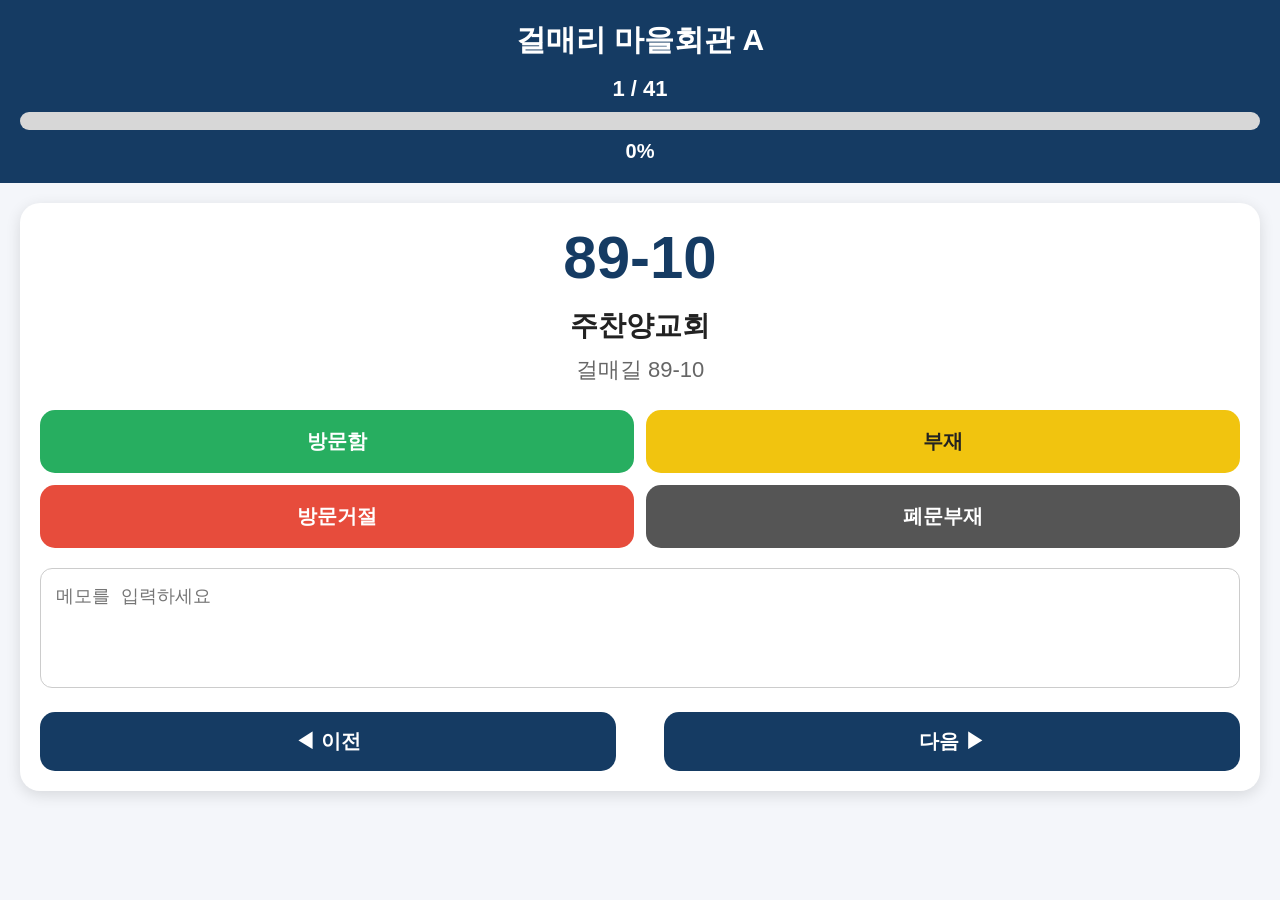
==== index.html @ a3cb31f3 "Update script source from houses.js to houses_A.js" ====
<!DOCTYPE html>
<html lang="ko">
<head>
<meta charset="UTF-8">
<meta name="viewport" content="width=device-width, initial-scale=1.0">

<title>인주회중 야외봉사시스템 v3</title>

<link rel="stylesheet" href="style.css">
</head>

<body>

<header class="top">

<h1>걸매리 마을회관 A</h1>

<div class="progress">

<div class="progressText">
<span id="current">1</span> /
<span id="total">41</span>
</div>

<div class="progressBar">
<div id="progressFill"></div>
</div>

<div id="progressPercent">
0%
</div>

</div>

</header>


<main>

<div class="houseCard">

<div class="number" id="houseNumber">
89-10
</div>

<div class="name" id="houseName">
주찬양교회
</div>

<div class="address" id="houseAddress">
걸매길 89-10
</div>

<div class="buttons">

<button class="visit" onclick="setStatus('visit')">
방문함
</button>

<button class="absent" onclick="setStatus('absent')">
부재
</button>

<button class="reject" onclick="setStatus('reject')">
방문거절
</button>

<button class="closed" onclick="setStatus('closed')">
폐문부재
</button>

</div>

<textarea
id="memo"
placeholder="메모를 입력하세요"
></textarea>

<div class="nav">

<button onclick="prevHouse()">
◀ 이전
</button>

<button onclick="nextHouse()">
다음 ▶
</button>

</div>

</div>

</main>

<script src="houses_A.js"></script>
<script src="app.js"></script>

</body>
</html>
---- style.css ----
*{
    margin:0;
    padding:0;
    box-sizing:border-box;
}

body{
    font-family:-apple-system,BlinkMacSystemFont,"Noto Sans KR","Malgun Gothic",sans-serif;
    background:#f4f6fa;
    color:#222;
}

.top{
    background:#153b63;
    color:white;
    padding:20px;
    text-align:center;
}

.top h1{
    font-size:30px;
    margin-bottom:15px;
}

.progressText{
    font-size:22px;
    font-weight:bold;
    margin-bottom:10px;
}

.progressBar{
    width:100%;
    height:18px;
    background:#d7d7d7;
    border-radius:30px;
    overflow:hidden;
}

#progressFill{
    width:0%;
    height:100%;
    background:#27ae60;
    transition:.3s;
}

#progressPercent{
    margin-top:10px;
    font-size:20px;
    font-weight:bold;
}

main{
    padding:20px;
}

.houseCard{
    background:white;
    border-radius:20px;
    padding:20px;
    box-shadow:0 4px 15px rgba(0,0,0,.12);
}

.number{
    font-size:60px;
    font-weight:900;
    color:#153b63;
    text-align:center;
    margin-bottom:15px;
}

.name{
    font-size:28px;
    font-weight:bold;
    text-align:center;
    margin-bottom:10px;
}

.address{
    font-size:22px;
    text-align:center;
    color:#666;
    margin-bottom:25px;
}

.buttons{
    display:grid;
    grid-template-columns:1fr 1fr;
    gap:12px;
}

.buttons button{
    border:none;
    border-radius:15px;
    padding:18px;
    font-size:20px;
    font-weight:bold;
    color:white;
}

.visit{
    background:#27ae60;
}

.absent{
    background:#f1c40f;
    color:#222!important;
}

.reject{
    background:#e74c3c;
}

.closed{
    background:#555;
}

#memo{
    width:100%;
    margin-top:20px;
    height:120px;
    padding:15px;
    font-size:18px;
    border-radius:12px;
    border:1px solid #ccc;
    resize:none;
}

.nav{
    display:flex;
    justify-content:space-between;
    margin-top:20px;
}

.nav button{
    width:48%;
    border:none;
    border-radius:15px;
    background:#153b63;
    color:white;
    font-size:20px;
    font-weight:bold;
    padding:16px;
}

@media(max-width:480px){

.number{
    font-size:48px;
}

.name{
    font-size:24px;
}

.address{
    font-size:18px;
}

.buttons button{
    font-size:18px;
}

}
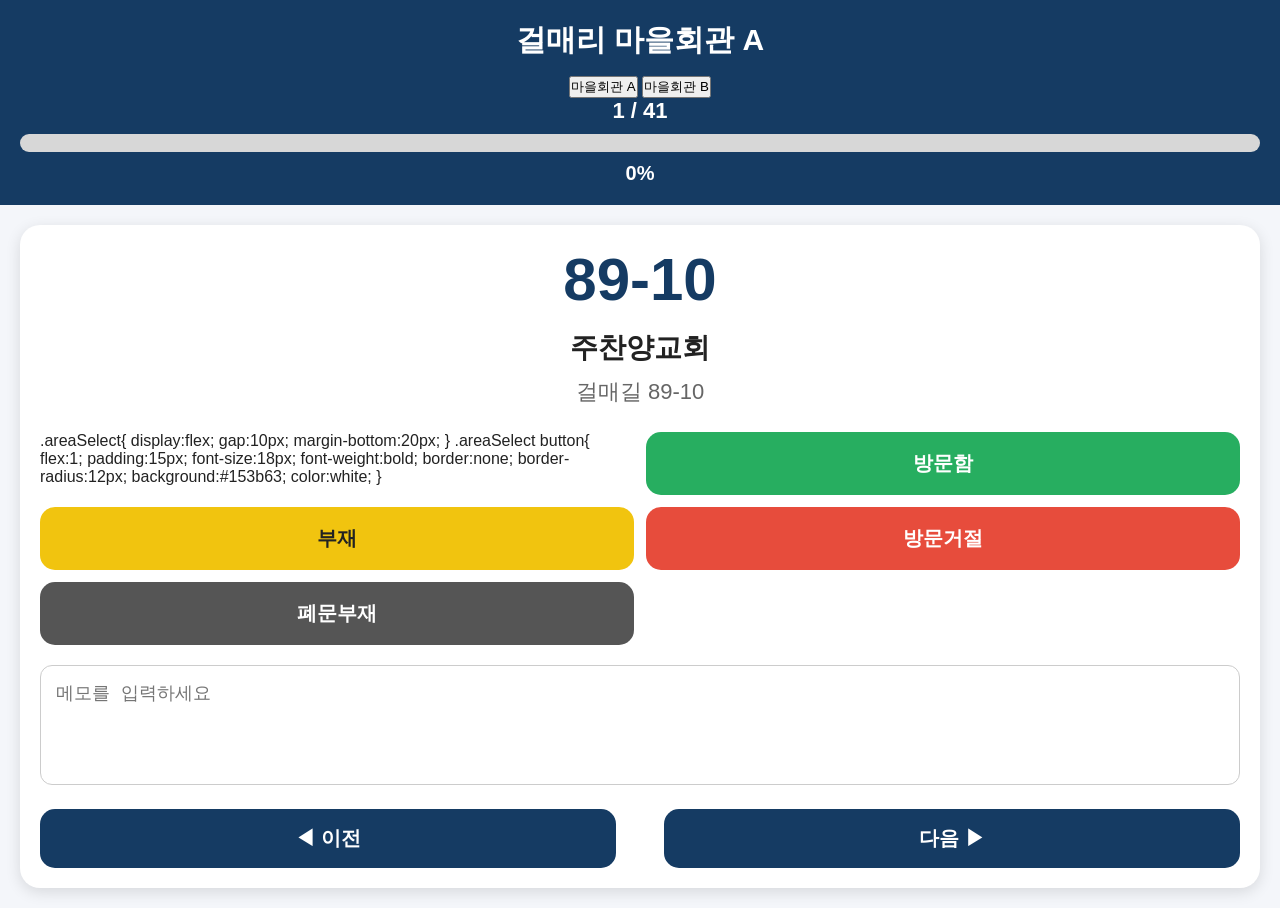
==== commit ba5edbc9: "Add area selection buttons and styles Added buttons for area selection and styled them." ====
--- a/index.html
+++ b/index.html
@@ -14,7 +14,17 @@
 <header class="top">
 
 <h1>걸매리 마을회관 A</h1>
+<div class="areaSelect">
 
+<button onclick="loadArea('A')">
+마을회관 A
+</button>
+
+<button onclick="loadArea('B')">
+마을회관 B
+</button>
+
+</div>
 <div class="progress">
 
 <div class="progressText">
@@ -52,6 +62,22 @@
 </div>
 
 <div class="buttons">
+  .areaSelect{
+display:flex;
+gap:10px;
+margin-bottom:20px;
+}
+
+.areaSelect button{
+flex:1;
+padding:15px;
+font-size:18px;
+font-weight:bold;
+border:none;
+border-radius:12px;
+background:#153b63;
+color:white;
+}
 
 <button class="visit" onclick="setStatus('visit')">
 방문함
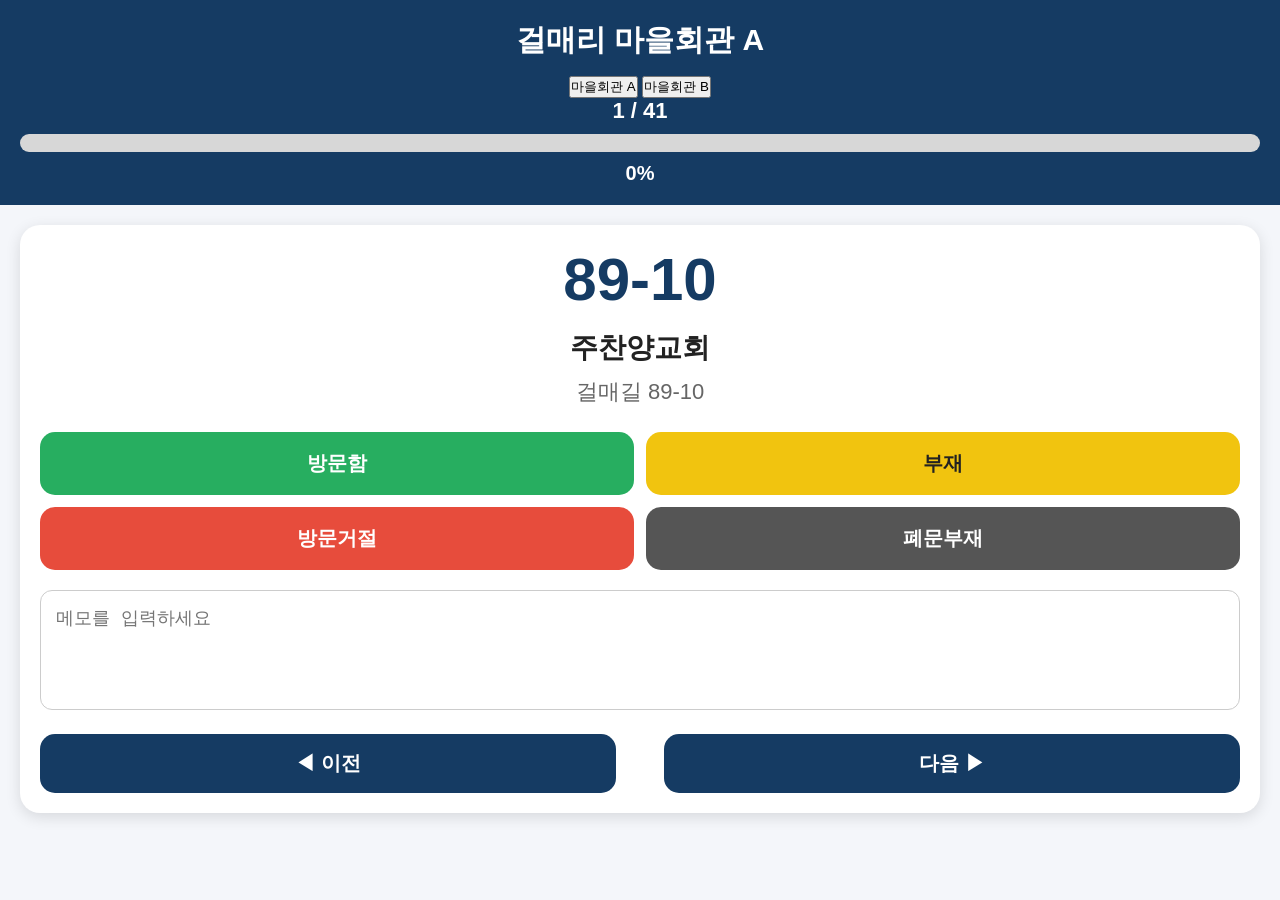
==== commit f9e3bcd2: "Remove areaSelect styles from index.html Removed CSS styles for areaSelect class and button." ====
--- a/index.html
+++ b/index.html
@@ -62,23 +62,7 @@
 </div>
 
 <div class="buttons">
-  .areaSelect{
-display:flex;
-gap:10px;
-margin-bottom:20px;
-}
-
-.areaSelect button{
-flex:1;
-padding:15px;
-font-size:18px;
-font-weight:bold;
-border:none;
-border-radius:12px;
-background:#153b63;
-color:white;
-}
-
+  
 <button class="visit" onclick="setStatus('visit')">
 방문함
 </button>
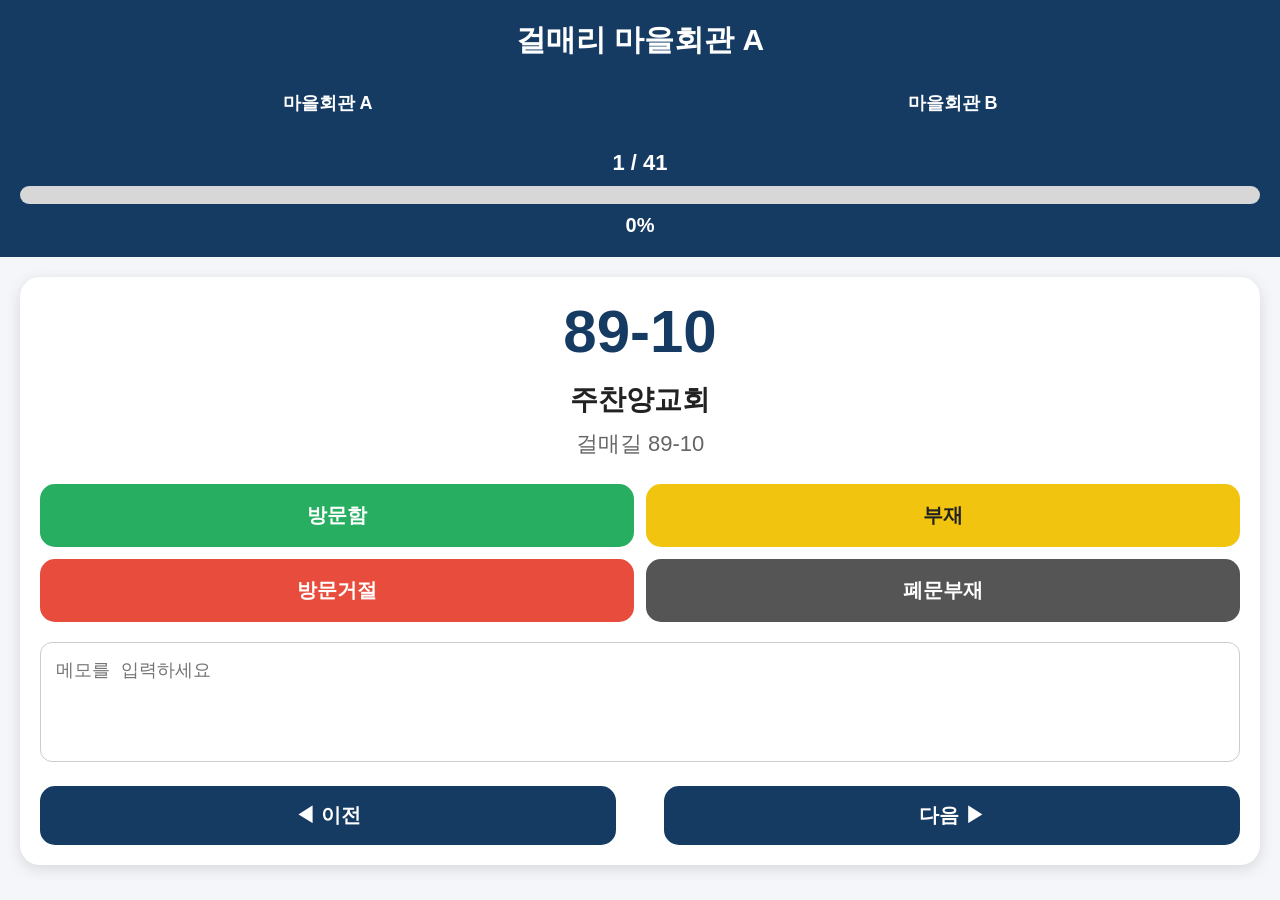
==== commit 6d9b9188: "Add script tag for houses_B.js" ====
--- a/index.html
+++ b/index.html
@@ -103,6 +103,7 @@
 </main>
 
 <script src="houses_A.js"></script>
+<script src="houses_B.js"></script>
 <script src="app.js"></script>
 
 </body>
--- a/style.css
+++ b/style.css
@@ -161,3 +161,19 @@
 }
 
 }
+  .areaSelect{
+display:flex;
+gap:10px;
+margin-bottom:20px;
+}
+
+.areaSelect button{
+flex:1;
+padding:15px;
+font-size:18px;
+font-weight:bold;
+border:none;
+border-radius:12px;
+background:#153b63;
+color:white;
+}
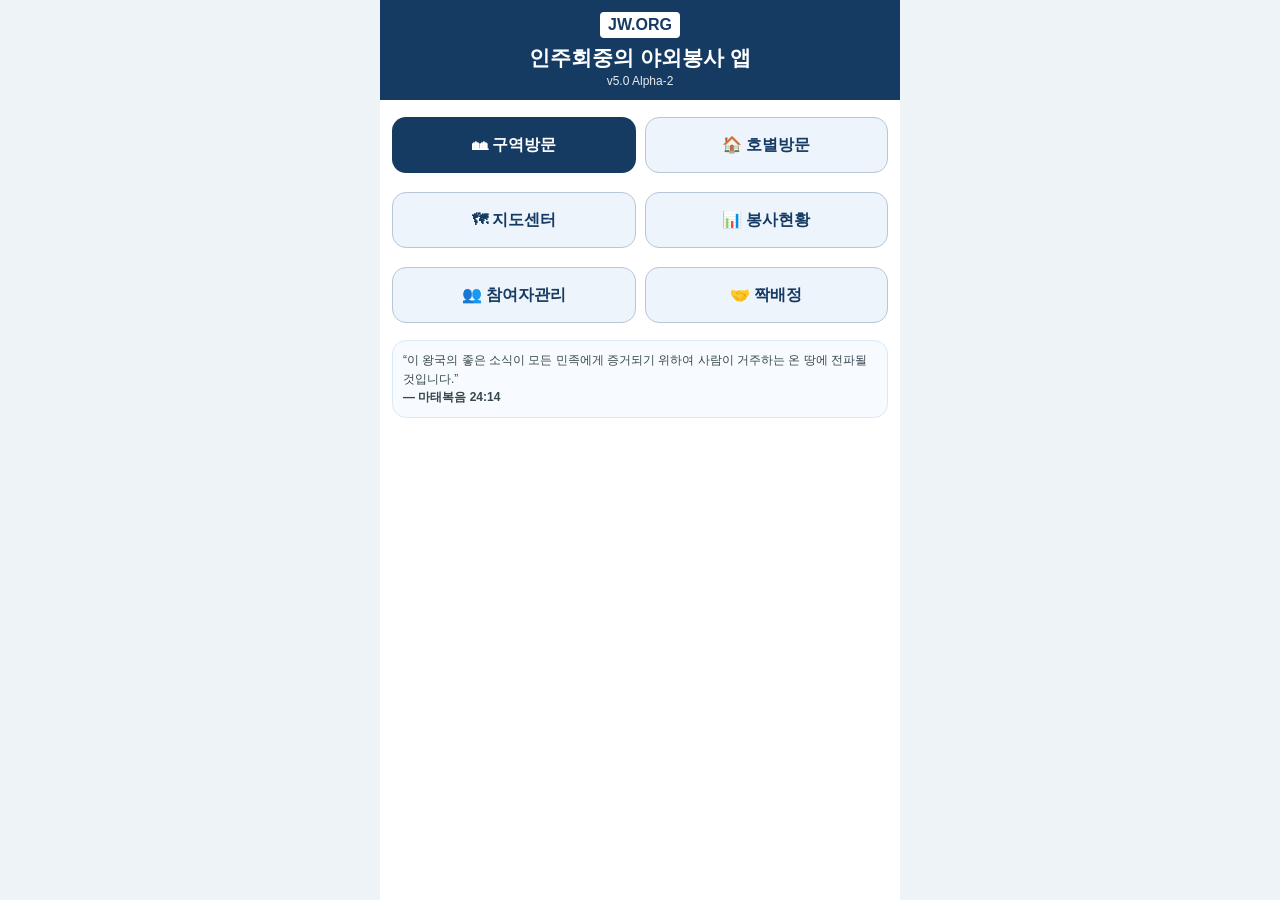
==== commit 812bd08f: "Add files via upload" ====
--- a/index.html
+++ b/index.html
@@ -1,110 +1,4 @@
-<!DOCTYPE html>
-<html lang="ko">
-<head>
-<meta charset="UTF-8">
-<meta name="viewport" content="width=device-width, initial-scale=1.0">
-
-<title>인주회중 야외봉사시스템 v3</title>
-
-<link rel="stylesheet" href="style.css">
-</head>
-
-<body>
-
-<header class="top">
-
-<h1>걸매리 마을회관 A</h1>
-<div class="areaSelect">
-
-<button onclick="loadArea('A')">
-마을회관 A
-</button>
-
-<button onclick="loadArea('B')">
-마을회관 B
-</button>
-
-</div>
-<div class="progress">
-
-<div class="progressText">
-<span id="current">1</span> /
-<span id="total">41</span>
-</div>
-
-<div class="progressBar">
-<div id="progressFill"></div>
-</div>
-
-<div id="progressPercent">
-0%
-</div>
-
-</div>
-
-</header>
-
-
-<main>
-
-<div class="houseCard">
-
-<div class="number" id="houseNumber">
-89-10
-</div>
-
-<div class="name" id="houseName">
-주찬양교회
-</div>
-
-<div class="address" id="houseAddress">
-걸매길 89-10
-</div>
-
-<div class="buttons">
-  
-<button class="visit" onclick="setStatus('visit')">
-방문함
-</button>
-
-<button class="absent" onclick="setStatus('absent')">
-부재
-</button>
-
-<button class="reject" onclick="setStatus('reject')">
-방문거절
-</button>
-
-<button class="closed" onclick="setStatus('closed')">
-폐문부재
-</button>
-
-</div>
-
-<textarea
-id="memo"
-placeholder="메모를 입력하세요"
-></textarea>
-
-<div class="nav">
-
-<button onclick="prevHouse()">
-◀ 이전
-</button>
-
-<button onclick="nextHouse()">
-다음 ▶
-</button>
-
-</div>
-
-</div>
-
-</main>
-
-<script src="houses_A.js"></script>
-<script src="houses_B.js"></script>
-<script src="app.js"></script>
-
-</body>
-</html>
+<!DOCTYPE html><html lang="ko"><head><meta charset="UTF-8"><meta name="viewport" content="width=device-width, initial-scale=1.0"><title>인주회중의 야외봉사 앱</title><link rel="manifest" href="manifest.json"><link rel="stylesheet" href="style.css"></head><body>
+<div id="app"></div>
+<script src="data.js"></script><script src="app.js"></script>
+</body></html>
--- a/style.css
+++ b/style.css
@@ -1,179 +1,2 @@
-*{
-    margin:0;
-    padding:0;
-    box-sizing:border-box;
-}
 
-body{
-    font-family:-apple-system,BlinkMacSystemFont,"Noto Sans KR","Malgun Gothic",sans-serif;
-    background:#f4f6fa;
-    color:#222;
-}
-
-.top{
-    background:#153b63;
-    color:white;
-    padding:20px;
-    text-align:center;
-}
-
-.top h1{
-    font-size:30px;
-    margin-bottom:15px;
-}
-
-.progressText{
-    font-size:22px;
-    font-weight:bold;
-    margin-bottom:10px;
-}
-
-.progressBar{
-    width:100%;
-    height:18px;
-    background:#d7d7d7;
-    border-radius:30px;
-    overflow:hidden;
-}
-
-#progressFill{
-    width:0%;
-    height:100%;
-    background:#27ae60;
-    transition:.3s;
-}
-
-#progressPercent{
-    margin-top:10px;
-    font-size:20px;
-    font-weight:bold;
-}
-
-main{
-    padding:20px;
-}
-
-.houseCard{
-    background:white;
-    border-radius:20px;
-    padding:20px;
-    box-shadow:0 4px 15px rgba(0,0,0,.12);
-}
-
-.number{
-    font-size:60px;
-    font-weight:900;
-    color:#153b63;
-    text-align:center;
-    margin-bottom:15px;
-}
-
-.name{
-    font-size:28px;
-    font-weight:bold;
-    text-align:center;
-    margin-bottom:10px;
-}
-
-.address{
-    font-size:22px;
-    text-align:center;
-    color:#666;
-    margin-bottom:25px;
-}
-
-.buttons{
-    display:grid;
-    grid-template-columns:1fr 1fr;
-    gap:12px;
-}
-
-.buttons button{
-    border:none;
-    border-radius:15px;
-    padding:18px;
-    font-size:20px;
-    font-weight:bold;
-    color:white;
-}
-
-.visit{
-    background:#27ae60;
-}
-
-.absent{
-    background:#f1c40f;
-    color:#222!important;
-}
-
-.reject{
-    background:#e74c3c;
-}
-
-.closed{
-    background:#555;
-}
-
-#memo{
-    width:100%;
-    margin-top:20px;
-    height:120px;
-    padding:15px;
-    font-size:18px;
-    border-radius:12px;
-    border:1px solid #ccc;
-    resize:none;
-}
-
-.nav{
-    display:flex;
-    justify-content:space-between;
-    margin-top:20px;
-}
-
-.nav button{
-    width:48%;
-    border:none;
-    border-radius:15px;
-    background:#153b63;
-    color:white;
-    font-size:20px;
-    font-weight:bold;
-    padding:16px;
-}
-
-@media(max-width:480px){
-
-.number{
-    font-size:48px;
-}
-
-.name{
-    font-size:24px;
-}
-
-.address{
-    font-size:18px;
-}
-
-.buttons button{
-    font-size:18px;
-}
-
-}
-  .areaSelect{
-display:flex;
-gap:10px;
-margin-bottom:20px;
-}
-
-.areaSelect button{
-flex:1;
-padding:15px;
-font-size:18px;
-font-weight:bold;
-border:none;
-border-radius:12px;
-background:#153b63;
-color:white;
-}
+*{box-sizing:border-box}body{margin:0;background:#eef3f8;color:#111;font-family:-apple-system,BlinkMacSystemFont,"Noto Sans KR","Malgun Gothic",sans-serif}.app{max-width:520px;margin:0 auto;min-height:100vh;background:#fff}.top{background:#153b63;color:#fff;padding:12px 14px;text-align:center;position:sticky;top:0;z-index:10}.title{font-size:21px;font-weight:900;margin:2px 0}.sub{font-size:12px;opacity:.9}.jw{display:inline-block;background:#fff;color:#153b63;font-weight:900;text-decoration:none;padding:4px 8px;border-radius:4px;margin-bottom:4px}.content{padding:12px}.grid{display:grid;grid-template-columns:1fr 1fr;gap:9px}.btn{border:0;border-radius:14px;background:#153b63;color:#fff;font-weight:800;font-size:15px;padding:13px 10px;width:100%;margin:5px 0}.btn.light{background:#edf4fb;color:#153b63;border:1px solid #b7c7d8}.btn.gray{background:#777}.btn.green{background:#2e7d32}.btn.yellow{background:#f4c430;color:#111}.btn.red{background:#c62828}.btn.dark{background:#444}.btn.warn{background:#d84315}.menu .btn{height:56px;font-size:16px}.verse{font-size:12px;line-height:1.55;color:#37474f;background:#f7fbff;border:1px solid #dbe8f5;border-radius:14px;padding:10px;margin-top:12px}.crumb{font-size:12px;color:#546e7a;margin-bottom:8px}.panel{background:#f8fbff;border:1px solid #dce8f4;border-radius:16px;padding:12px;margin:10px 0}.row{display:flex;gap:8px;align-items:center;justify-content:space-between}.progressLine{font-size:13px;font-weight:800;display:flex;gap:8px;align-items:center}.bar{height:10px;background:#d8dee8;border-radius:99px;overflow:hidden;flex:1}.fill{height:100%;background:#2e7d32;width:0}.houseNo{text-align:center;font-size:42px;font-weight:950;color:#153b63;margin:8px 0}.houseName{text-align:center;font-size:17px;font-weight:800;min-height:24px}.address{text-align:center;font-size:16px;color:#455a64;margin:6px 0 12px}.status{display:grid;grid-template-columns:1fr 1fr;gap:8px}.status .btn{font-size:14px;padding:12px 6px}.activeStatus{outline:4px solid rgba(21,59,99,.25);transform:scale(.98)}details{margin-top:8px}summary{cursor:pointer;background:#eef3f8;padding:10px;border-radius:12px;font-weight:800;color:#153b63}textarea{width:100%;height:74px;border:1px solid #c9d5df;border-radius:12px;padding:10px;font-size:15px;margin-top:8px}.nav4{display:grid;grid-template-columns:1fr 1fr;gap:8px;margin-top:10px}.map{position:relative;height:440px;background:linear-gradient(135deg,#e8f5e9,#e3f2fd);border:1px solid #cad7e4;border-radius:16px;overflow:hidden}.zoneLabel{position:absolute;font-weight:900;color:#153b63;font-size:13px;background:#ffffffcc;padding:3px 7px;border-radius:999px}.marker{position:absolute;width:32px;height:32px;border-radius:50%;display:flex;align-items:center;justify-content:center;font-size:11px;font-weight:900;border:2px solid #fff;box-shadow:0 2px 6px #0003;background:#90a4ae;color:#fff;transform:translate(-50%,-50%)}.marker.visit{background:#2e7d32}.marker.absent{background:#f4c430;color:#111}.marker.reject{background:#c62828}.marker.closed{background:#444}.marker.hold{background:#6a1b9a}.small{font-size:12px;color:#607d8b}.dash{display:grid;grid-template-columns:1fr 1fr;gap:8px}.dash .panel{text-align:center;margin:0}.num{font-size:24px;font-weight:950;color:#153b63}.finishBox label{display:flex;gap:8px;align-items:flex-start;font-size:14px;font-weight:800}.toast{position:fixed;left:50%;bottom:18px;transform:translateX(-50%);background:#263238;color:#fff;padding:10px 16px;border-radius:999px;font-size:13px;z-index:99;display:none}.pill{display:inline-block;padding:3px 7px;background:#e3edf7;border-radius:999px;margin:2px;font-size:12px}.hide{display:none!important}@media(max-width:380px){.title{font-size:18px}.btn{font-size:14px;padding:11px 7px}.houseNo{font-size:38px}.address{font-size:14px}.map{height:390px}}
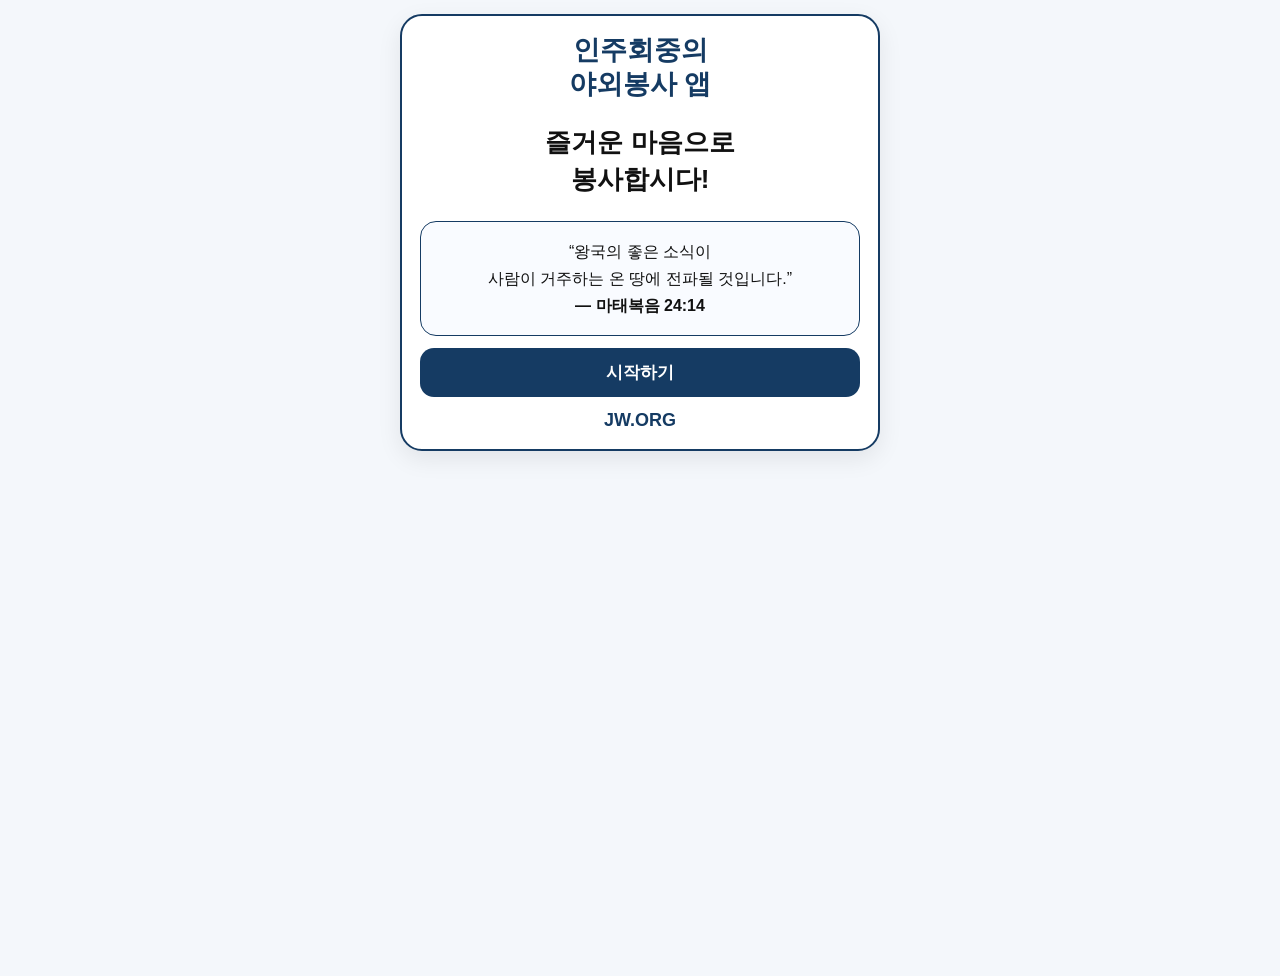
==== commit ee6b0889: "Add files via upload" ====
--- a/index.html
+++ b/index.html
@@ -1,4 +1,124 @@
-<!DOCTYPE html><html lang="ko"><head><meta charset="UTF-8"><meta name="viewport" content="width=device-width, initial-scale=1.0"><title>인주회중의 야외봉사 앱</title><link rel="manifest" href="manifest.json"><link rel="stylesheet" href="style.css"></head><body>
-<div id="app"></div>
-<script src="data.js"></script><script src="app.js"></script>
-</body></html>+<!DOCTYPE html>
+<html lang="ko">
+<head>
+<meta charset="UTF-8" />
+<meta name="viewport" content="width=device-width, initial-scale=1.0, viewport-fit=cover" />
+<title>인주회중 야외봉사 앱</title>
+<link rel="manifest" href="manifest.json">
+<meta name="theme-color" content="#153b63">
+<style>
+*{box-sizing:border-box;-webkit-tap-highlight-color:transparent}
+:root{--navy:#153b63;--blue:#1f65a6;--bg:#f4f7fb;--line:#dbe3ee;--good:#dff5e5;--abs:#fff1c7;--reject:#ffe0e0;--rev:#e6efff;--gray:#eef1f5}
+html,body{margin:0;padding:0;font-family:-apple-system,BlinkMacSystemFont,"Noto Sans KR","Malgun Gothic",Arial,sans-serif;background:var(--bg);color:#111;min-height:100%;}
+body{padding-bottom:76px}.screen{display:none;min-height:100vh;padding:14px}.screen.active{display:block}.center{display:flex;align-items:center;justify-content:center}.card{max-width:480px;margin:0 auto;background:white;border:2px solid var(--navy);border-radius:22px;padding:18px;box-shadow:0 8px 24px rgba(0,0,0,.08)}
+.logo{font-size:27px;font-weight:900;color:var(--navy);text-align:center;line-height:1.25}.welcome{font-size:26px;font-weight:900;text-align:center;line-height:1.45;margin:22px 0}.verse{border:1px solid var(--navy);border-radius:16px;padding:16px;text-align:center;line-height:1.7;background:#f9fbff}.btn{border:0;border-radius:14px;padding:13px 12px;font-size:17px;font-weight:900;background:var(--navy);color:white;width:100%;cursor:pointer}.btn.light{background:#e9f0f8;color:var(--navy)}.btn.green{background:#16833c}.btn.red{background:#b93030}.btn.gray{background:#6b7280}.btn.small{font-size:14px;padding:9px;border-radius:11px}.grid2{display:grid;grid-template-columns:1fr 1fr;gap:10px}.grid4{display:grid;grid-template-columns:repeat(4,1fr);gap:7px}.mt{margin-top:12px}.top{max-width:520px;margin:0 auto 10px;display:flex;gap:8px;align-items:center}.title{flex:1;background:var(--navy);color:white;border-radius:15px;padding:12px;text-align:center;font-size:20px;font-weight:900;white-space:nowrap}.back{width:58px;border:0;border-radius:14px;background:#e7edf5;color:var(--navy);font-weight:900;font-size:15px}.menu{max-width:520px;margin:0 auto;display:grid;gap:11px}.menu button{font-size:20px;padding:16px}.jw{display:block;text-align:center;font-weight:900;color:var(--navy);text-decoration:none;margin-top:13px;font-size:18px}.note{font-size:14px;color:#475569;text-align:center;line-height:1.5}.participants{max-width:520px;margin:0 auto;background:white;border-radius:18px;border:1px solid var(--line);padding:10px}.p-tools{display:grid;grid-template-columns:1fr auto;gap:7px;margin-bottom:8px}.p-tools input{border:1px solid var(--line);border-radius:12px;padding:11px;font-size:16px}.p-list{display:grid;grid-template-columns:repeat(3,1fr);gap:6px}.person{border:1px solid var(--line);border-radius:11px;padding:8px 4px;text-align:center;font-size:14px;font-weight:800;background:#fff}.person.on{background:var(--good);border-color:#69bd7b}.section-title{font-size:17px;font-weight:900;color:var(--navy);margin:9px 0 7px}.mapbox{height:230px;border-radius:18px;border:2px solid var(--navy);overflow:hidden;background:linear-gradient(135deg,#dbeafe,#f8fafc);position:relative;margin-bottom:10px}.mapbox svg{width:100%;height:100%;display:block}.area-card{background:white;border:1px solid var(--line);border-radius:16px;padding:13px;font-weight:900;display:flex;justify-content:space-between;align-items:center}.badge{font-size:13px;background:#eef2ff;color:var(--navy);border-radius:99px;padding:5px 8px}.progress{background:#e5e7eb;border-radius:99px;overflow:hidden;height:16px}.bar{height:100%;background:var(--blue);width:0%;transition:.2s}.houses{display:grid;gap:8px;max-width:520px;margin:0 auto}.house{background:white;border:1px solid var(--line);border-radius:15px;padding:10px}.house-head{display:flex;justify-content:space-between;gap:8px;font-weight:900;color:#111;margin-bottom:8px}.house-addr{font-size:13px;color:#475569;line-height:1.4}.status-row{display:grid;grid-template-columns:repeat(4,1fr);gap:5px;margin-top:8px}.status-row button{border:0;border-radius:10px;padding:8px 2px;font-size:12px;font-weight:900}.done{background:var(--good)}.abs{background:var(--abs)}.rej{background:var(--reject)}.etc{background:var(--gray)}.selected{outline:3px solid var(--navy)}textarea{width:100%;min-height:90px;border:1px solid var(--line);border-radius:14px;padding:12px;font-size:16px;resize:vertical}.check{display:flex;align-items:center;gap:10px;background:white;border:1px solid var(--line);border-radius:15px;padding:13px;font-weight:900}.check input{width:24px;height:24px}.bottom-nav{position:fixed;left:0;right:0;bottom:0;background:white;border-top:1px solid var(--line);display:grid;grid-template-columns:repeat(4,1fr);gap:4px;padding:7px 8px calc(7px + env(safe-area-inset-bottom));z-index:99}.bottom-nav button{border:0;background:#eef2f7;border-radius:13px;padding:8px 2px;font-size:13px;font-weight:900;color:var(--navy)}.bottom-nav button.active{background:var(--navy);color:white}.mini{font-size:12px;color:#64748b;text-align:center;margin-top:5px}.hidden{display:none!important}@media(max-width:380px){.p-list{grid-template-columns:repeat(3,1fr)}.person{font-size:13px;padding:7px 2px}.title{font-size:18px}.menu button{font-size:18px}.status-row button{font-size:11px}.logo{font-size:24px}.welcome{font-size:23px}}
+</style>
+</head>
+<body>
+<section id="start" class="screen active center">
+  <div class="card">
+    <div class="logo">인주회중의<br>야외봉사 앱</div>
+    <div class="welcome">즐거운 마음으로<br>봉사합시다!</div>
+    <div class="verse">“왕국의 좋은 소식이<br>사람이 거주하는 온 땅에 전파될 것입니다.”<br><b>— 마태복음 24:14</b></div>
+    <button class="btn mt" onclick="go('home')">시작하기</button>
+    <a class="jw" href="https://www.jw.org/ko/" target="_blank" rel="noopener">JW.ORG</a>
+  </div>
+</section>
+<section id="home" class="screen">
+  <div class="top"><div class="title">인주회중의 야외봉사 앱</div></div>
+  <div class="menu">
+    <button class="btn" onclick="go('participants')">👥 참여자</button>
+    <button class="btn" onclick="go('areas')">🗺 구역 선택</button>
+    <button class="btn" onclick="go('visit')">🏠 호별방문</button>
+    <button class="btn green" onclick="go('finish')">✅ 봉사 종료</button>
+    <div class="card" style="padding:14px"><div class="note">즐거운 마음으로 봉사합시다! — 마태복음 24:14</div><a class="jw" href="https://www.jw.org/ko/" target="_blank" rel="noopener">JW.ORG 바로가기</a></div>
+  </div>
+</section>
+<section id="participants" class="screen">
+  <div class="top"><button class="back" onclick="go('home')">뒤로</button><div class="title">참여자</div></div>
+  <div class="participants">
+    <div class="p-tools"><input id="nameInput" placeholder="이름 입력"><button class="btn small" onclick="addName()">추가</button></div>
+    <div class="section-title">오늘 참여</div>
+    <div id="pList" class="p-list"></div>
+    <div class="mini">이름을 누르면 참여/해제됩니다. 자동 저장됩니다.</div>
+  </div>
+</section>
+<section id="areas" class="screen">
+  <div class="top"><button class="back" onclick="go('home')">뒤로</button><div class="title">구역 선택</div></div>
+  <div class="card" style="max-width:520px;padding:12px">
+    <div class="mapbox" aria-label="걸매리 전체지도">
+      <svg viewBox="0 0 520 300" role="img">
+        <rect width="520" height="300" fill="#eff6ff"/>
+        <path d="M30 210 C120 160 160 260 260 210 S420 170 490 220" stroke="#94a3b8" stroke-width="18" fill="none" opacity=".55"/>
+        <path d="M70 40 L225 55 L205 145 L50 135 Z" fill="#dff5e5" stroke="#153b63" stroke-width="3"/>
+        <path d="M245 55 L470 70 L455 150 L225 145 Z" fill="#fff1c7" stroke="#153b63" stroke-width="3"/>
+        <path d="M55 155 L205 165 L220 260 L70 250 Z" fill="#e6efff" stroke="#153b63" stroke-width="3"/>
+        <path d="M230 165 L455 170 L475 260 L240 260 Z" fill="#ffe0e0" stroke="#153b63" stroke-width="3"/>
+        <text x="115" y="98" font-size="22" font-weight="800" fill="#153b63">마을회관 A</text>
+        <text x="315" y="112" font-size="22" font-weight="800" fill="#153b63">마을회관 B</text>
+        <text x="105" y="213" font-size="22" font-weight="800" fill="#153b63">인주공단 A</text>
+        <text x="325" y="218" font-size="22" font-weight="800" fill="#153b63">인주공단 B</text>
+      </svg>
+    </div>
+    <div class="section-title">걸매리 전체 구역</div>
+    <div class="menu" style="gap:8px">
+      <div class="area-card" onclick="selectArea('마을회관 A')">걸매리 마을회관 A <span class="badge">6집</span></div>
+      <div class="area-card" onclick="selectArea('마을회관 B')">걸매리 마을회관 B <span class="badge">6집</span></div>
+      <div class="area-card" onclick="selectArea('인주공단 A')">걸매리 인주공단 A <span class="badge">6집</span></div>
+      <div class="area-card" onclick="selectArea('인주공단 B')">걸매리 인주공단 B <span class="badge">8집</span></div>
+    </div>
+  </div>
+</section>
+<section id="visit" class="screen">
+  <div class="top"><button class="back" onclick="go('home')">뒤로</button><div id="visitTitle" class="title">호별방문</div></div>
+  <div class="card" style="max-width:520px;padding:12px;margin-bottom:10px">
+    <div style="display:flex;justify-content:space-between;font-weight:900;margin-bottom:8px"><span id="areaName">걸매리 전체</span><span id="progressText">0/0</span></div>
+    <div class="progress"><div id="bar" class="bar"></div></div>
+  </div>
+  <div id="houses" class="houses"></div>
+</section>
+<section id="finish" class="screen">
+  <div class="top"><button class="back" onclick="go('home')">뒤로</button><div class="title">봉사 종료</div></div>
+  <div class="card" style="max-width:520px">
+    <label class="check"><input id="safeCheck" type="checkbox"> 참여인원 안전확인</label>
+    <div class="section-title">기타사항</div>
+    <textarea id="finishMemo" placeholder="예: 특이사항 없음, 다음 방문 참고사항 등"></textarea>
+    <button class="btn green mt" onclick="saveFinish()">종료 내용 저장</button>
+    <button class="btn light mt" onclick="resetToday()">오늘 기록 초기화</button>
+    <div id="finishMsg" class="mini"></div>
+  </div>
+</section>
+<nav class="bottom-nav hidden" id="bottomNav">
+  <button id="navVisit" onclick="go('visit')">🏠<br>호별방문</button>
+  <button id="navAreas" onclick="go('areas')">🗺<br>지도</button>
+  <button id="navParticipants" onclick="go('participants')">👥<br>참여자</button>
+  <button id="navFinish" onclick="go('finish')">✅<br>종료</button>
+</nav>
+<script>
+const $=id=>document.getElementById(id);
+const defaultNames=['김진석','인도자','참여자1','참여자2','참여자3','참여자4','참여자5','참여자6','참여자7','참여자8','참여자9','참여자10','참여자11','참여자12','참여자13','참여자14','참여자15','참여자16'];
+let names=JSON.parse(localStorage.getItem('inju_names')||'null')||defaultNames.map((n,i)=>({id:Date.now()+i,name:n,on:false}));
+let currentArea=localStorage.getItem('inju_area')||'걸매리 전체';
+const areaData={
+ '마을회관 A':['걸매길100번길 5-5','걸매길100번길 5-3','걸매길100번길 5-9','걸매길100번길 5-13','걸매길100번길 5-15','걸매길100번길 8-6'],
+ '마을회관 B':['걸매길100번길 5-6','걸매길100번길 8-8','걸매길100번길 19-8','걸매길100번길 22','걸매길100번길 23-8','걸매길100번길 26'],
+ '인주공단 A':['현대로 1232','현대로 1230','현대로 1231','현대로 1209-40','현대로 1209-41','현대로 1181-5'],
+ '인주공단 B':['현대로 1181-6','현대로 1181-11','현대로 1181-35','현대로 1181-40','아산만로1462번길 7','아산만로1462번길 13-9','아산만로1462번길 13-11','아산만로1462번길 15']
+};
+function allHouses(){return Object.values(areaData).flat()}
+function getHouses(){return currentArea==='걸매리 전체'?allHouses():areaData[currentArea]||allHouses()}
+function go(id){document.querySelectorAll('.screen').forEach(s=>s.classList.remove('active'));$(id).classList.add('active');$('bottomNav').classList.toggle('hidden',id==='start');document.querySelectorAll('.bottom-nav button').forEach(b=>b.classList.remove('active'));let nav=$('nav'+id.charAt(0).toUpperCase()+id.slice(1));if(nav)nav.classList.add('active');if(id==='participants')renderNames();if(id==='visit')renderHouses();window.scrollTo(0,0)}
+function saveNames(){localStorage.setItem('inju_names',JSON.stringify(names))}
+function renderNames(){let box=$('pList');box.innerHTML='';names.forEach(p=>{let d=document.createElement('div');d.className='person'+(p.on?' on':'');d.textContent=p.name;d.onclick=()=>{p.on=!p.on;saveNames();renderNames()};box.appendChild(d)})}
+function addName(){let v=$('nameInput').value.trim();if(!v)return;names.unshift({id:Date.now(),name:v,on:true});$('nameInput').value='';saveNames();renderNames()}
+function selectArea(a){currentArea=a;localStorage.setItem('inju_area',a);go('visit')}
+function statusKey(addr){return 'inju_status_'+addr}
+function setStatus(addr,st){localStorage.setItem(statusKey(addr),st);renderHouses()}
+function renderHouses(){let list=getHouses();$('areaName').textContent=currentArea;$('visitTitle').textContent='호별방문';let done=list.filter(a=>localStorage.getItem(statusKey(a))).length;$('progressText').textContent=done+'/'+list.length;$('bar').style.width=list.length?Math.round(done/list.length*100)+'%':'0%';let h=$('houses');h.innerHTML='';list.forEach((addr,i)=>{let st=localStorage.getItem(statusKey(addr))||'';let div=document.createElement('div');div.className='house';div.innerHTML=`<div class="house-head"><span>${i+1}. 건물</span><span>${st||'미기록'}</span></div><div class="house-addr">${addr}</div><div class="status-row"><button class="done ${st==='방문함'?'selected':''}" onclick="setStatus('${addr}','방문함')">방문함</button><button class="abs ${st==='부재중'?'selected':''}" onclick="setStatus('${addr}','부재중')">부재중</button><button class="rej ${st==='방문거절'?'selected':''}" onclick="setStatus('${addr}','방문거절')">방문거절</button><button class="etc ${st==='기타'?'selected':''}" onclick="setStatus('${addr}','기타')">기타</button></div>`;h.appendChild(div)})}
+function saveFinish(){localStorage.setItem('inju_safe',$('safeCheck').checked?'yes':'no');localStorage.setItem('inju_finish_memo',$('finishMemo').value);$('finishMsg').textContent='저장되었습니다.'}
+function resetToday(){if(!confirm('오늘 기록을 초기화할까요? 참여자와 방문상태가 지워집니다.'))return;Object.keys(localStorage).filter(k=>k.startsWith('inju_status_')).forEach(k=>localStorage.removeItem(k));names=names.map(p=>({...p,on:false}));saveNames();$('safeCheck').checked=false;$('finishMemo').value='';localStorage.removeItem('inju_safe');localStorage.removeItem('inju_finish_memo');$('finishMsg').textContent='초기화되었습니다.';renderHouses()}
+$('safeCheck').checked=localStorage.getItem('inju_safe')==='yes';$('finishMemo').value=localStorage.getItem('inju_finish_memo')||'';renderNames();renderHouses();
+if('serviceWorker' in navigator){window.addEventListener('load',()=>navigator.serviceWorker.register('sw.js').catch(()=>{}))}
+</script>
+</body>
+</html>
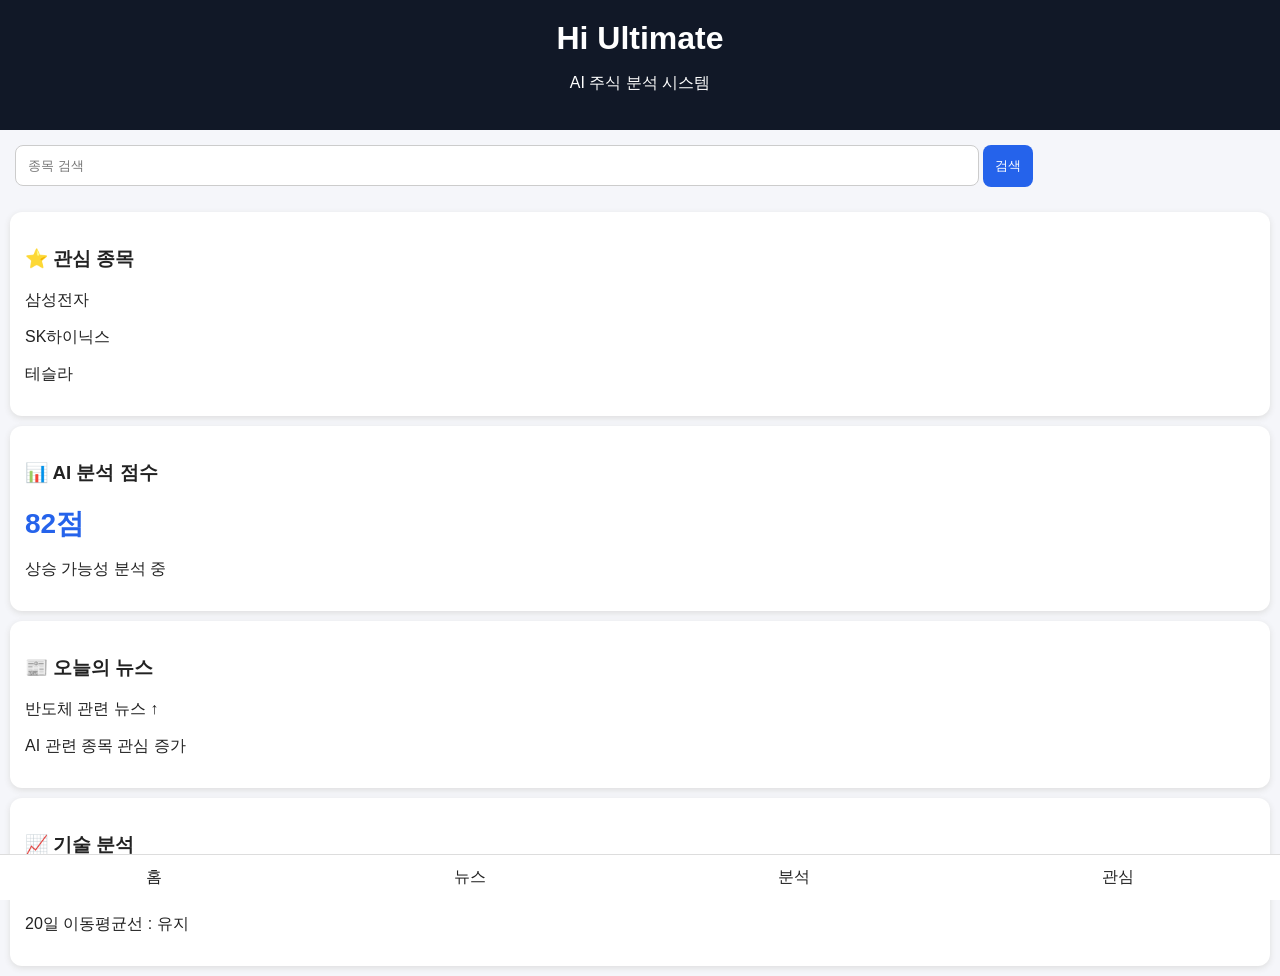
==== commit ea718457: "Update index.html" ====
--- a/index.html
+++ b/index.html
@@ -1,124 +1,132 @@
 <!DOCTYPE html>
 <html lang="ko">
 <head>
-<meta charset="UTF-8" />
-<meta name="viewport" content="width=device-width, initial-scale=1.0, viewport-fit=cover" />
-<title>인주회중 야외봉사 앱</title>
-<link rel="manifest" href="manifest.json">
-<meta name="theme-color" content="#153b63">
+<meta charset="UTF-8">
+<meta name="viewport" content="width=device-width, initial-scale=1.0">
+<title>Hi Ultimate</title>
+
 <style>
-*{box-sizing:border-box;-webkit-tap-highlight-color:transparent}
-:root{--navy:#153b63;--blue:#1f65a6;--bg:#f4f7fb;--line:#dbe3ee;--good:#dff5e5;--abs:#fff1c7;--reject:#ffe0e0;--rev:#e6efff;--gray:#eef1f5}
-html,body{margin:0;padding:0;font-family:-apple-system,BlinkMacSystemFont,"Noto Sans KR","Malgun Gothic",Arial,sans-serif;background:var(--bg);color:#111;min-height:100%;}
-body{padding-bottom:76px}.screen{display:none;min-height:100vh;padding:14px}.screen.active{display:block}.center{display:flex;align-items:center;justify-content:center}.card{max-width:480px;margin:0 auto;background:white;border:2px solid var(--navy);border-radius:22px;padding:18px;box-shadow:0 8px 24px rgba(0,0,0,.08)}
-.logo{font-size:27px;font-weight:900;color:var(--navy);text-align:center;line-height:1.25}.welcome{font-size:26px;font-weight:900;text-align:center;line-height:1.45;margin:22px 0}.verse{border:1px solid var(--navy);border-radius:16px;padding:16px;text-align:center;line-height:1.7;background:#f9fbff}.btn{border:0;border-radius:14px;padding:13px 12px;font-size:17px;font-weight:900;background:var(--navy);color:white;width:100%;cursor:pointer}.btn.light{background:#e9f0f8;color:var(--navy)}.btn.green{background:#16833c}.btn.red{background:#b93030}.btn.gray{background:#6b7280}.btn.small{font-size:14px;padding:9px;border-radius:11px}.grid2{display:grid;grid-template-columns:1fr 1fr;gap:10px}.grid4{display:grid;grid-template-columns:repeat(4,1fr);gap:7px}.mt{margin-top:12px}.top{max-width:520px;margin:0 auto 10px;display:flex;gap:8px;align-items:center}.title{flex:1;background:var(--navy);color:white;border-radius:15px;padding:12px;text-align:center;font-size:20px;font-weight:900;white-space:nowrap}.back{width:58px;border:0;border-radius:14px;background:#e7edf5;color:var(--navy);font-weight:900;font-size:15px}.menu{max-width:520px;margin:0 auto;display:grid;gap:11px}.menu button{font-size:20px;padding:16px}.jw{display:block;text-align:center;font-weight:900;color:var(--navy);text-decoration:none;margin-top:13px;font-size:18px}.note{font-size:14px;color:#475569;text-align:center;line-height:1.5}.participants{max-width:520px;margin:0 auto;background:white;border-radius:18px;border:1px solid var(--line);padding:10px}.p-tools{display:grid;grid-template-columns:1fr auto;gap:7px;margin-bottom:8px}.p-tools input{border:1px solid var(--line);border-radius:12px;padding:11px;font-size:16px}.p-list{display:grid;grid-template-columns:repeat(3,1fr);gap:6px}.person{border:1px solid var(--line);border-radius:11px;padding:8px 4px;text-align:center;font-size:14px;font-weight:800;background:#fff}.person.on{background:var(--good);border-color:#69bd7b}.section-title{font-size:17px;font-weight:900;color:var(--navy);margin:9px 0 7px}.mapbox{height:230px;border-radius:18px;border:2px solid var(--navy);overflow:hidden;background:linear-gradient(135deg,#dbeafe,#f8fafc);position:relative;margin-bottom:10px}.mapbox svg{width:100%;height:100%;display:block}.area-card{background:white;border:1px solid var(--line);border-radius:16px;padding:13px;font-weight:900;display:flex;justify-content:space-between;align-items:center}.badge{font-size:13px;background:#eef2ff;color:var(--navy);border-radius:99px;padding:5px 8px}.progress{background:#e5e7eb;border-radius:99px;overflow:hidden;height:16px}.bar{height:100%;background:var(--blue);width:0%;transition:.2s}.houses{display:grid;gap:8px;max-width:520px;margin:0 auto}.house{background:white;border:1px solid var(--line);border-radius:15px;padding:10px}.house-head{display:flex;justify-content:space-between;gap:8px;font-weight:900;color:#111;margin-bottom:8px}.house-addr{font-size:13px;color:#475569;line-height:1.4}.status-row{display:grid;grid-template-columns:repeat(4,1fr);gap:5px;margin-top:8px}.status-row button{border:0;border-radius:10px;padding:8px 2px;font-size:12px;font-weight:900}.done{background:var(--good)}.abs{background:var(--abs)}.rej{background:var(--reject)}.etc{background:var(--gray)}.selected{outline:3px solid var(--navy)}textarea{width:100%;min-height:90px;border:1px solid var(--line);border-radius:14px;padding:12px;font-size:16px;resize:vertical}.check{display:flex;align-items:center;gap:10px;background:white;border:1px solid var(--line);border-radius:15px;padding:13px;font-weight:900}.check input{width:24px;height:24px}.bottom-nav{position:fixed;left:0;right:0;bottom:0;background:white;border-top:1px solid var(--line);display:grid;grid-template-columns:repeat(4,1fr);gap:4px;padding:7px 8px calc(7px + env(safe-area-inset-bottom));z-index:99}.bottom-nav button{border:0;background:#eef2f7;border-radius:13px;padding:8px 2px;font-size:13px;font-weight:900;color:var(--navy)}.bottom-nav button.active{background:var(--navy);color:white}.mini{font-size:12px;color:#64748b;text-align:center;margin-top:5px}.hidden{display:none!important}@media(max-width:380px){.p-list{grid-template-columns:repeat(3,1fr)}.person{font-size:13px;padding:7px 2px}.title{font-size:18px}.menu button{font-size:18px}.status-row button{font-size:11px}.logo{font-size:24px}.welcome{font-size:23px}}
+body{
+  margin:0;
+  font-family:Arial,sans-serif;
+  background:#f5f6fa;
+  color:#222;
+}
+
+header{
+  background:#111827;
+  color:white;
+  padding:20px;
+  text-align:center;
+}
+
+h1{
+  margin:0;
+}
+
+.search{
+  padding:15px;
+}
+
+input{
+  width:75%;
+  padding:12px;
+  border-radius:8px;
+  border:1px solid #ccc;
+}
+
+button{
+  padding:12px;
+  border:0;
+  border-radius:8px;
+  background:#2563eb;
+  color:white;
+}
+
+.card{
+  background:white;
+  margin:10px;
+  padding:15px;
+  border-radius:12px;
+  box-shadow:0 2px 6px #ddd;
+}
+
+.score{
+  font-size:28px;
+  font-weight:bold;
+  color:#2563eb;
+}
+
+.menu{
+  position:fixed;
+  bottom:0;
+  width:100%;
+  background:white;
+  display:flex;
+  justify-content:space-around;
+  padding:12px 0;
+  border-top:1px solid #ddd;
+}
 </style>
 </head>
+
 <body>
-<section id="start" class="screen active center">
-  <div class="card">
-    <div class="logo">인주회중의<br>야외봉사 앱</div>
-    <div class="welcome">즐거운 마음으로<br>봉사합시다!</div>
-    <div class="verse">“왕국의 좋은 소식이<br>사람이 거주하는 온 땅에 전파될 것입니다.”<br><b>— 마태복음 24:14</b></div>
-    <button class="btn mt" onclick="go('home')">시작하기</button>
-    <a class="jw" href="https://www.jw.org/ko/" target="_blank" rel="noopener">JW.ORG</a>
-  </div>
-</section>
-<section id="home" class="screen">
-  <div class="top"><div class="title">인주회중의 야외봉사 앱</div></div>
-  <div class="menu">
-    <button class="btn" onclick="go('participants')">👥 참여자</button>
-    <button class="btn" onclick="go('areas')">🗺 구역 선택</button>
-    <button class="btn" onclick="go('visit')">🏠 호별방문</button>
-    <button class="btn green" onclick="go('finish')">✅ 봉사 종료</button>
-    <div class="card" style="padding:14px"><div class="note">즐거운 마음으로 봉사합시다! — 마태복음 24:14</div><a class="jw" href="https://www.jw.org/ko/" target="_blank" rel="noopener">JW.ORG 바로가기</a></div>
-  </div>
-</section>
-<section id="participants" class="screen">
-  <div class="top"><button class="back" onclick="go('home')">뒤로</button><div class="title">참여자</div></div>
-  <div class="participants">
-    <div class="p-tools"><input id="nameInput" placeholder="이름 입력"><button class="btn small" onclick="addName()">추가</button></div>
-    <div class="section-title">오늘 참여</div>
-    <div id="pList" class="p-list"></div>
-    <div class="mini">이름을 누르면 참여/해제됩니다. 자동 저장됩니다.</div>
-  </div>
-</section>
-<section id="areas" class="screen">
-  <div class="top"><button class="back" onclick="go('home')">뒤로</button><div class="title">구역 선택</div></div>
-  <div class="card" style="max-width:520px;padding:12px">
-    <div class="mapbox" aria-label="걸매리 전체지도">
-      <svg viewBox="0 0 520 300" role="img">
-        <rect width="520" height="300" fill="#eff6ff"/>
-        <path d="M30 210 C120 160 160 260 260 210 S420 170 490 220" stroke="#94a3b8" stroke-width="18" fill="none" opacity=".55"/>
-        <path d="M70 40 L225 55 L205 145 L50 135 Z" fill="#dff5e5" stroke="#153b63" stroke-width="3"/>
-        <path d="M245 55 L470 70 L455 150 L225 145 Z" fill="#fff1c7" stroke="#153b63" stroke-width="3"/>
-        <path d="M55 155 L205 165 L220 260 L70 250 Z" fill="#e6efff" stroke="#153b63" stroke-width="3"/>
-        <path d="M230 165 L455 170 L475 260 L240 260 Z" fill="#ffe0e0" stroke="#153b63" stroke-width="3"/>
-        <text x="115" y="98" font-size="22" font-weight="800" fill="#153b63">마을회관 A</text>
-        <text x="315" y="112" font-size="22" font-weight="800" fill="#153b63">마을회관 B</text>
-        <text x="105" y="213" font-size="22" font-weight="800" fill="#153b63">인주공단 A</text>
-        <text x="325" y="218" font-size="22" font-weight="800" fill="#153b63">인주공단 B</text>
-      </svg>
-    </div>
-    <div class="section-title">걸매리 전체 구역</div>
-    <div class="menu" style="gap:8px">
-      <div class="area-card" onclick="selectArea('마을회관 A')">걸매리 마을회관 A <span class="badge">6집</span></div>
-      <div class="area-card" onclick="selectArea('마을회관 B')">걸매리 마을회관 B <span class="badge">6집</span></div>
-      <div class="area-card" onclick="selectArea('인주공단 A')">걸매리 인주공단 A <span class="badge">6집</span></div>
-      <div class="area-card" onclick="selectArea('인주공단 B')">걸매리 인주공단 B <span class="badge">8집</span></div>
-    </div>
-  </div>
-</section>
-<section id="visit" class="screen">
-  <div class="top"><button class="back" onclick="go('home')">뒤로</button><div id="visitTitle" class="title">호별방문</div></div>
-  <div class="card" style="max-width:520px;padding:12px;margin-bottom:10px">
-    <div style="display:flex;justify-content:space-between;font-weight:900;margin-bottom:8px"><span id="areaName">걸매리 전체</span><span id="progressText">0/0</span></div>
-    <div class="progress"><div id="bar" class="bar"></div></div>
-  </div>
-  <div id="houses" class="houses"></div>
-</section>
-<section id="finish" class="screen">
-  <div class="top"><button class="back" onclick="go('home')">뒤로</button><div class="title">봉사 종료</div></div>
-  <div class="card" style="max-width:520px">
-    <label class="check"><input id="safeCheck" type="checkbox"> 참여인원 안전확인</label>
-    <div class="section-title">기타사항</div>
-    <textarea id="finishMemo" placeholder="예: 특이사항 없음, 다음 방문 참고사항 등"></textarea>
-    <button class="btn green mt" onclick="saveFinish()">종료 내용 저장</button>
-    <button class="btn light mt" onclick="resetToday()">오늘 기록 초기화</button>
-    <div id="finishMsg" class="mini"></div>
-  </div>
-</section>
-<nav class="bottom-nav hidden" id="bottomNav">
-  <button id="navVisit" onclick="go('visit')">🏠<br>호별방문</button>
-  <button id="navAreas" onclick="go('areas')">🗺<br>지도</button>
-  <button id="navParticipants" onclick="go('participants')">👥<br>참여자</button>
-  <button id="navFinish" onclick="go('finish')">✅<br>종료</button>
-</nav>
+
+<header>
+<h1>Hi Ultimate</h1>
+<p>AI 주식 분석 시스템</p>
+</header>
+
+
+<div class="search">
+<input id="stock" placeholder="종목 검색">
+<button onclick="searchStock()">검색</button>
+</div>
+
+
+<div class="card">
+<h3>⭐ 관심 종목</h3>
+<p>삼성전자</p>
+<p>SK하이닉스</p>
+<p>테슬라</p>
+</div>
+
+
+<div class="card">
+<h3>📊 AI 분석 점수</h3>
+<div class="score">82점</div>
+<p>상승 가능성 분석 중</p>
+</div>
+
+
+<div class="card">
+<h3>📰 오늘의 뉴스</h3>
+<p>반도체 관련 뉴스 ↑</p>
+<p>AI 관련 종목 관심 증가</p>
+</div>
+
+
+<div class="card">
+<h3>📈 기술 분석</h3>
+<p>5일 이동평균선 : 상승</p>
+<p>20일 이동평균선 : 유지</p>
+</div>
+
+
+<div class="menu">
+<div>홈</div>
+<div>뉴스</div>
+<div>분석</div>
+<div>관심</div>
+</div>
+
+
 <script>
-const $=id=>document.getElementById(id);
-const defaultNames=['김진석','인도자','참여자1','참여자2','참여자3','참여자4','참여자5','참여자6','참여자7','참여자8','참여자9','참여자10','참여자11','참여자12','참여자13','참여자14','참여자15','참여자16'];
-let names=JSON.parse(localStorage.getItem('inju_names')||'null')||defaultNames.map((n,i)=>({id:Date.now()+i,name:n,on:false}));
-let currentArea=localStorage.getItem('inju_area')||'걸매리 전체';
-const areaData={
- '마을회관 A':['걸매길100번길 5-5','걸매길100번길 5-3','걸매길100번길 5-9','걸매길100번길 5-13','걸매길100번길 5-15','걸매길100번길 8-6'],
- '마을회관 B':['걸매길100번길 5-6','걸매길100번길 8-8','걸매길100번길 19-8','걸매길100번길 22','걸매길100번길 23-8','걸매길100번길 26'],
- '인주공단 A':['현대로 1232','현대로 1230','현대로 1231','현대로 1209-40','현대로 1209-41','현대로 1181-5'],
- '인주공단 B':['현대로 1181-6','현대로 1181-11','현대로 1181-35','현대로 1181-40','아산만로1462번길 7','아산만로1462번길 13-9','아산만로1462번길 13-11','아산만로1462번길 15']
-};
-function allHouses(){return Object.values(areaData).flat()}
-function getHouses(){return currentArea==='걸매리 전체'?allHouses():areaData[currentArea]||allHouses()}
-function go(id){document.querySelectorAll('.screen').forEach(s=>s.classList.remove('active'));$(id).classList.add('active');$('bottomNav').classList.toggle('hidden',id==='start');document.querySelectorAll('.bottom-nav button').forEach(b=>b.classList.remove('active'));let nav=$('nav'+id.charAt(0).toUpperCase()+id.slice(1));if(nav)nav.classList.add('active');if(id==='participants')renderNames();if(id==='visit')renderHouses();window.scrollTo(0,0)}
-function saveNames(){localStorage.setItem('inju_names',JSON.stringify(names))}
-function renderNames(){let box=$('pList');box.innerHTML='';names.forEach(p=>{let d=document.createElement('div');d.className='person'+(p.on?' on':'');d.textContent=p.name;d.onclick=()=>{p.on=!p.on;saveNames();renderNames()};box.appendChild(d)})}
-function addName(){let v=$('nameInput').value.trim();if(!v)return;names.unshift({id:Date.now(),name:v,on:true});$('nameInput').value='';saveNames();renderNames()}
-function selectArea(a){currentArea=a;localStorage.setItem('inju_area',a);go('visit')}
-function statusKey(addr){return 'inju_status_'+addr}
-function setStatus(addr,st){localStorage.setItem(statusKey(addr),st);renderHouses()}
-function renderHouses(){let list=getHouses();$('areaName').textContent=currentArea;$('visitTitle').textContent='호별방문';let done=list.filter(a=>localStorage.getItem(statusKey(a))).length;$('progressText').textContent=done+'/'+list.length;$('bar').style.width=list.length?Math.round(done/list.length*100)+'%':'0%';let h=$('houses');h.innerHTML='';list.forEach((addr,i)=>{let st=localStorage.getItem(statusKey(addr))||'';let div=document.createElement('div');div.className='house';div.innerHTML=`<div class="house-head"><span>${i+1}. 건물</span><span>${st||'미기록'}</span></div><div class="house-addr">${addr}</div><div class="status-row"><button class="done ${st==='방문함'?'selected':''}" onclick="setStatus('${addr}','방문함')">방문함</button><button class="abs ${st==='부재중'?'selected':''}" onclick="setStatus('${addr}','부재중')">부재중</button><button class="rej ${st==='방문거절'?'selected':''}" onclick="setStatus('${addr}','방문거절')">방문거절</button><button class="etc ${st==='기타'?'selected':''}" onclick="setStatus('${addr}','기타')">기타</button></div>`;h.appendChild(div)})}
-function saveFinish(){localStorage.setItem('inju_safe',$('safeCheck').checked?'yes':'no');localStorage.setItem('inju_finish_memo',$('finishMemo').value);$('finishMsg').textContent='저장되었습니다.'}
-function resetToday(){if(!confirm('오늘 기록을 초기화할까요? 참여자와 방문상태가 지워집니다.'))return;Object.keys(localStorage).filter(k=>k.startsWith('inju_status_')).forEach(k=>localStorage.removeItem(k));names=names.map(p=>({...p,on:false}));saveNames();$('safeCheck').checked=false;$('finishMemo').value='';localStorage.removeItem('inju_safe');localStorage.removeItem('inju_finish_memo');$('finishMsg').textContent='초기화되었습니다.';renderHouses()}
-$('safeCheck').checked=localStorage.getItem('inju_safe')==='yes';$('finishMemo').value=localStorage.getItem('inju_finish_memo')||'';renderNames();renderHouses();
-if('serviceWorker' in navigator){window.addEventListener('load',()=>navigator.serviceWorker.register('sw.js').catch(()=>{}))}
+function searchStock(){
+ let name=document.getElementById("stock").value;
+ alert(name+" 분석 준비");
+}
 </script>
+
 </body>
 </html>
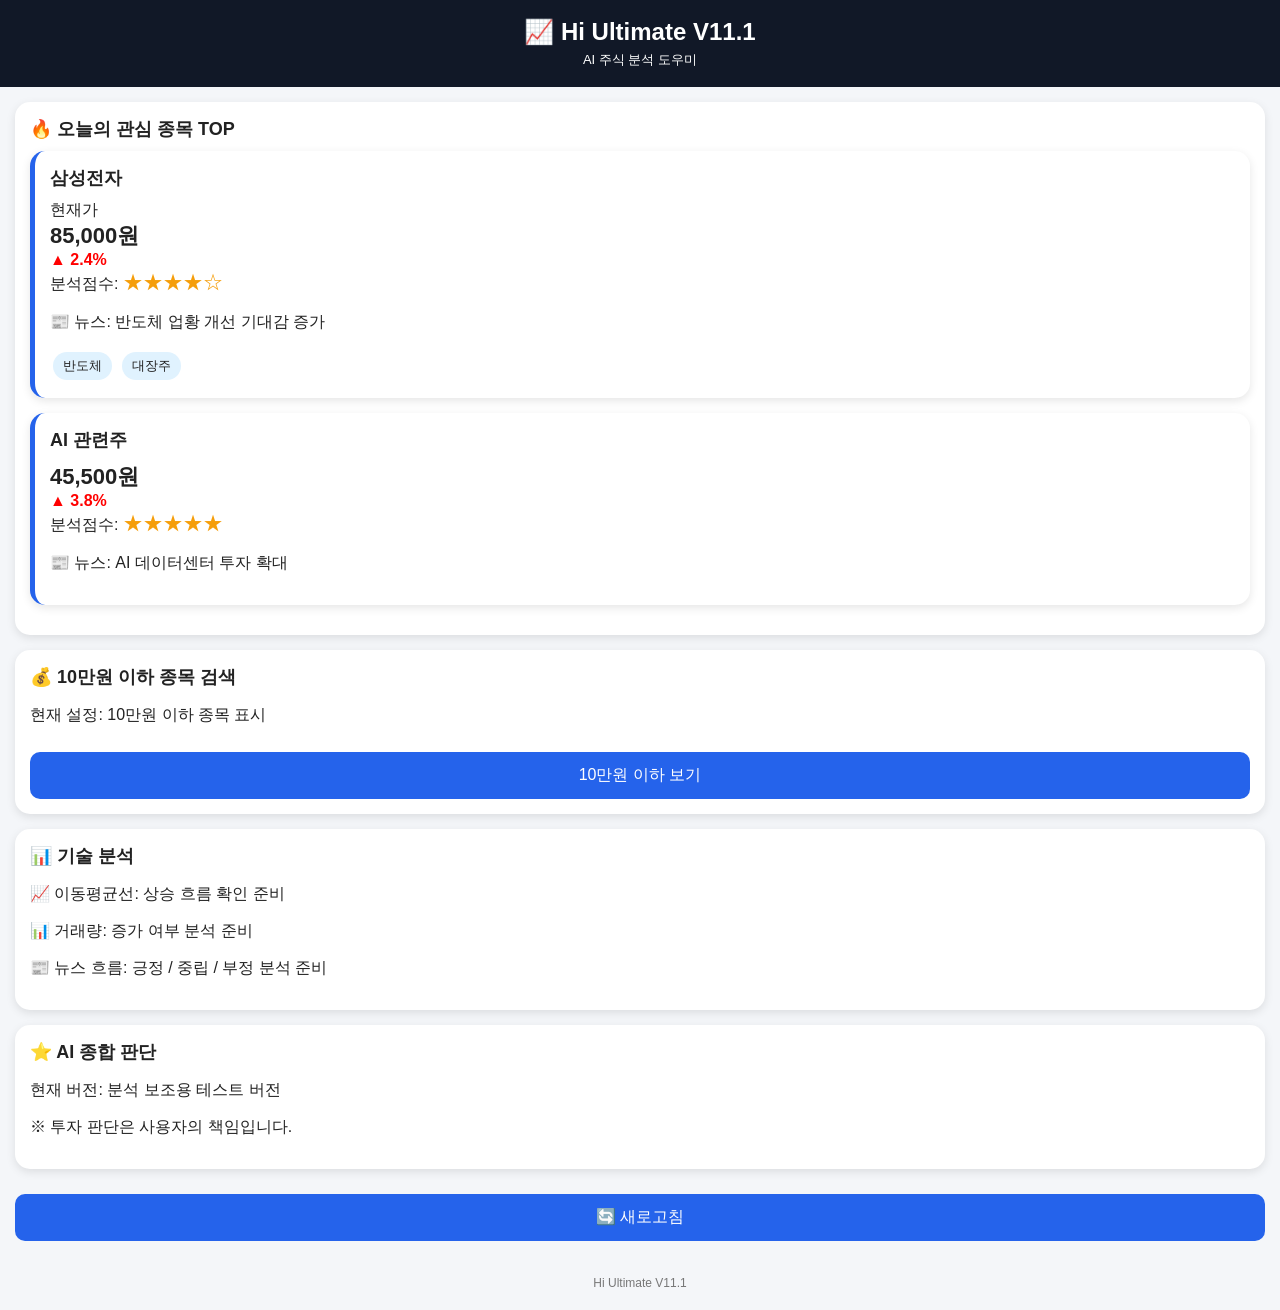
==== commit 26219e81: "Update index.html" ====
--- a/index.html
+++ b/index.html
@@ -3,130 +3,312 @@
 <head>
 <meta charset="UTF-8">
 <meta name="viewport" content="width=device-width, initial-scale=1.0">
-<title>Hi Ultimate</title>
+<title>Hi Ultimate V11.1</title>
 
 <style>
+*{
+ box-sizing:border-box;
+}
 body{
-  margin:0;
-  font-family:Arial,sans-serif;
-  background:#f5f6fa;
-  color:#222;
-}
-
+ margin:0;
+ font-family:Arial,sans-serif;
+ background:#f4f6f9;
+ color:#222;
+}
 header{
-  background:#111827;
-  color:white;
-  padding:20px;
-  text-align:center;
-}
-
-h1{
-  margin:0;
-}
-
-.search{
-  padding:15px;
-}
-
-input{
-  width:75%;
-  padding:12px;
-  border-radius:8px;
-  border:1px solid #ccc;
+ background:#111827;
+ color:white;
+ padding:18px;
+ text-align:center;
+ font-size:24px;
+ font-weight:bold;
+}
+.sub{
+ font-size:13px;
+ font-weight:normal;
+ margin-top:5px;
+}
+
+.container{
+ padding:15px;
+}
+
+.card{
+ background:white;
+ border-radius:15px;
+ padding:15px;
+ margin-bottom:15px;
+ box-shadow:0 3px 10px rgba(0,0,0,0.1);
+}
+
+.title{
+ font-size:18px;
+ font-weight:bold;
+ margin-bottom:10px;
+}
+
+.stock{
+ border-left:5px solid #2563eb;
+}
+
+.price{
+ font-size:22px;
+ font-weight:bold;
+}
+
+.up{
+ color:red;
+ font-weight:bold;
+}
+
+.score{
+ font-size:20px;
+ color:#f59e0b;
 }
 
 button{
-  padding:12px;
-  border:0;
-  border-radius:8px;
-  background:#2563eb;
-  color:white;
-}
-
-.card{
-  background:white;
-  margin:10px;
-  padding:15px;
-  border-radius:12px;
-  box-shadow:0 2px 6px #ddd;
-}
-
-.score{
-  font-size:28px;
-  font-weight:bold;
-  color:#2563eb;
-}
-
-.menu{
-  position:fixed;
-  bottom:0;
-  width:100%;
-  background:white;
-  display:flex;
-  justify-content:space-around;
-  padding:12px 0;
-  border-top:1px solid #ddd;
+ width:100%;
+ padding:13px;
+ border:0;
+ border-radius:10px;
+ background:#2563eb;
+ color:white;
+ font-size:16px;
+ margin-top:10px;
+}
+
+button:hover{
+ opacity:.8;
+}
+
+.tag{
+ display:inline-block;
+ background:#e0f2fe;
+ padding:5px 10px;
+ border-radius:20px;
+ margin:3px;
+ font-size:13px;
+}
+
+.footer{
+ text-align:center;
+ font-size:12px;
+ color:#777;
+ padding:20px;
 }
 </style>
 </head>
 
+
 <body>
 
 <header>
-<h1>Hi Ultimate</h1>
-<p>AI 주식 분석 시스템</p>
+📈 Hi Ultimate V11.1
+<div class="sub">
+AI 주식 분석 도우미
+</div>
 </header>
 
 
-<div class="search">
-<input id="stock" placeholder="종목 검색">
-<button onclick="searchStock()">검색</button>
-</div>
+<div class="container">
 
 
 <div class="card">
-<h3>⭐ 관심 종목</h3>
-<p>삼성전자</p>
-<p>SK하이닉스</p>
-<p>테슬라</p>
-</div>
+<div class="title">
+🔥 오늘의 관심 종목 TOP
+</div>
+
+
+<div class="stock card">
+
+<div class="title">
+삼성전자
+</div>
+
+<div>
+현재가
+</div>
+
+<div class="price">
+85,000원
+</div>
+
+<div class="up">
+▲ 2.4%
+</div>
+
+<div>
+분석점수:
+<span class="score">
+★★★★☆
+</span>
+</div>
+
+<p>
+📰 뉴스:
+반도체 업황 개선 기대감 증가
+</p>
+
+<div>
+<span class="tag">반도체</span>
+<span class="tag">대장주</span>
+</div>
+
+</div>
+
+
+
+<div class="stock card">
+
+<div class="title">
+AI 관련주
+</div>
+
+<div class="price">
+45,500원
+</div>
+
+<div class="up">
+▲ 3.8%
+</div>
+
+<div>
+분석점수:
+<span class="score">
+★★★★★
+</span>
+</div>
+
+<p>
+📰 뉴스:
+AI 데이터센터 투자 확대
+</p>
+
+</div>
+
+</div>
+
+
 
 
 <div class="card">
-<h3>📊 AI 분석 점수</h3>
-<div class="score">82점</div>
-<p>상승 가능성 분석 중</p>
-</div>
+
+<div class="title">
+💰 10만원 이하 종목 검색
+</div>
+
+<p>
+현재 설정:
+10만원 이하 종목 표시
+</p>
+
+<button onclick="filterStock()">
+10만원 이하 보기
+</button>
+
+<div id="result"></div>
+
+</div>
+
+
+
 
 
 <div class="card">
-<h3>📰 오늘의 뉴스</h3>
-<p>반도체 관련 뉴스 ↑</p>
-<p>AI 관련 종목 관심 증가</p>
-</div>
+
+<div class="title">
+📊 기술 분석
+</div>
+
+<p>
+📈 이동평균선:
+상승 흐름 확인 준비
+</p>
+
+<p>
+📊 거래량:
+증가 여부 분석 준비
+</p>
+
+<p>
+📰 뉴스 흐름:
+긍정 / 중립 / 부정 분석 준비
+</p>
+
+
+</div>
+
+
+
 
 
 <div class="card">
-<h3>📈 기술 분석</h3>
-<p>5일 이동평균선 : 상승</p>
-<p>20일 이동평균선 : 유지</p>
-</div>
-
-
-<div class="menu">
-<div>홈</div>
-<div>뉴스</div>
-<div>분석</div>
-<div>관심</div>
-</div>
+
+<div class="title">
+⭐ AI 종합 판단
+</div>
+
+<p>
+현재 버전:
+분석 보조용 테스트 버전
+</p>
+
+<p>
+※ 투자 판단은 사용자의 책임입니다.
+</p>
+
+
+</div>
+
+
+
+<button onclick="refreshApp()">
+🔄 새로고침
+</button>
+
+
+</div>
+
+
+
+<div class="footer">
+Hi Ultimate V11.1
+</div>
+
 
 
 <script>
-function searchStock(){
- let name=document.getElementById("stock").value;
- alert(name+" 분석 준비");
-}
+
+function filterStock(){
+
+document.getElementById("result").innerHTML=
+`
+<hr>
+<p>
+✅ 50,000원 이하<br>
+AI 관련주<br>
+점수 ★★★★☆
+</p>
+
+<p>
+✅ 80,000원 이하<br>
+반도체 관련주<br>
+점수 ★★★★☆
+</p>
+`;
+
+}
+
+
+function refreshApp(){
+
+alert("데이터를 새로 준비합니다.");
+
+}
+
+
 </script>
+
 
 </body>
 </html>
